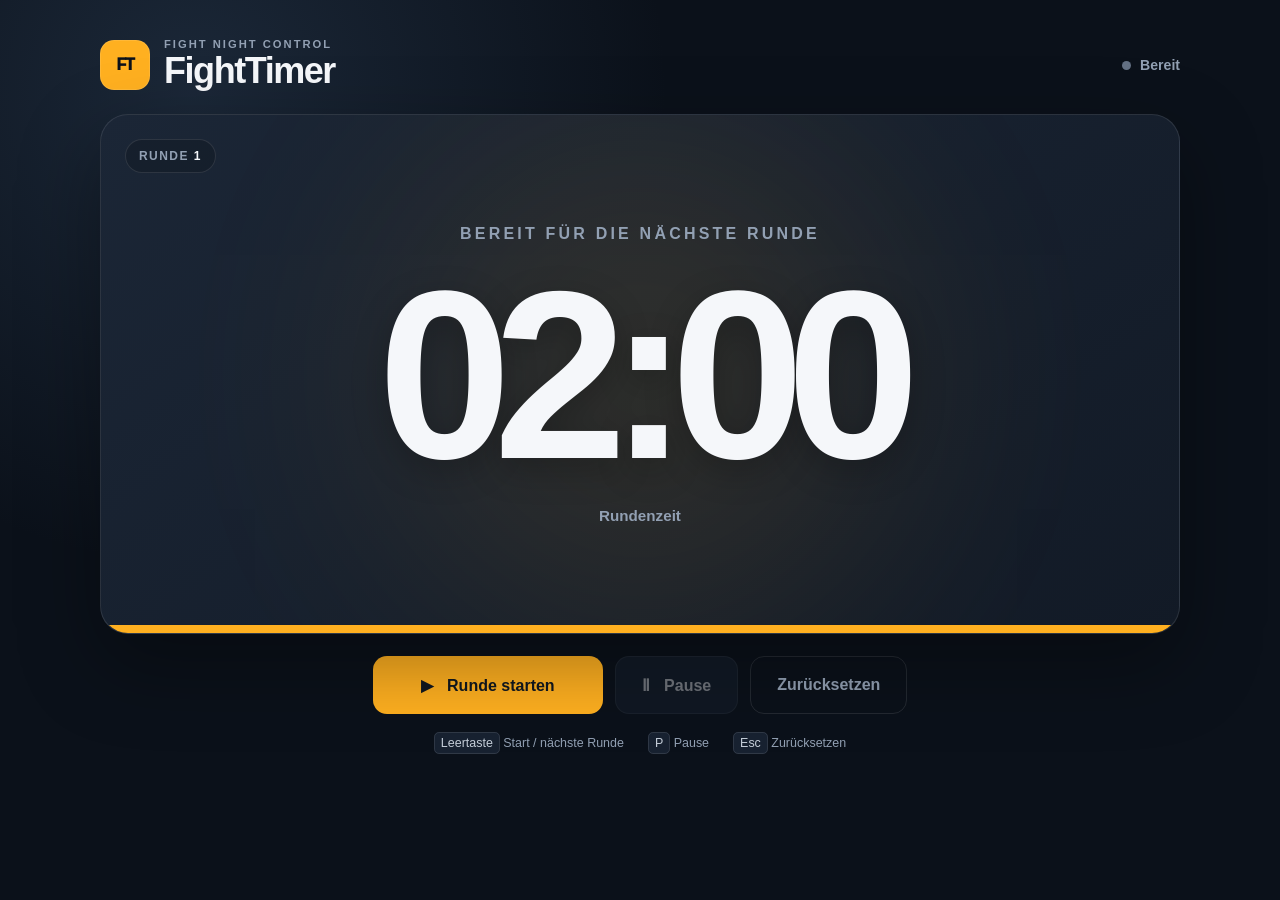
==== index.html @ 22b893ab "Translate README into English" ====
<!doctype html>
<html lang="de">
  <head>
    <meta charset="utf-8">
    <meta name="viewport" content="width=device-width, initial-scale=1">
    <meta name="theme-color" content="#101722">
    <title>FightTimer</title>
    <link rel="stylesheet" href="styles.css">
    <script src="app.js" defer></script>
  </head>
  <body>
    <main class="timer-shell" data-mode="ready">
      <header class="topbar">
        <div class="brand">
          <span class="brand__mark" aria-hidden="true">FT</span>
          <div>
            <p class="eyebrow">Fight night control</p>
            <h1>FightTimer</h1>
          </div>
        </div>
        <div class="live-indicator" id="liveIndicator">
          <span class="live-indicator__dot" aria-hidden="true"></span>
          <span id="statusText">Bereit</span>
        </div>
      </header>

      <section class="clock-card" aria-labelledby="phaseLabel">
        <div class="round-badge">RUNDE <strong id="roundNumber">1</strong></div>
        <div class="clock-card__content">
          <p class="phase-label" id="phaseLabel">BEREIT FÜR DIE NÄCHSTE RUNDE</p>
          <time class="clock" id="clock" datetime="PT2M" aria-live="off">02:00</time>
          <p class="clock-caption" id="clockCaption">Rundenzeit</p>
        </div>
        <div class="progress" aria-hidden="true"><span id="progressBar"></span></div>
      </section>

      <section class="controls" aria-label="Timer-Steuerung">
        <button class="button button--start" id="startButton" type="button">
          <span class="button__icon" aria-hidden="true">▶</span>
          <span id="startButtonText">Runde starten</span>
        </button>
        <button class="button button--pause" id="pauseButton" type="button" disabled>
          <span class="button__icon" id="pauseIcon" aria-hidden="true">Ⅱ</span>
          <span id="pauseButtonText">Pause</span>
        </button>
        <button class="button button--reset" id="resetButton" type="button">Zurücksetzen</button>
      </section>

      <footer>
        <p><kbd>Leertaste</kbd> Start / nächste Runde</p>
        <p><kbd>P</kbd> Pause</p>
        <p><kbd>Esc</kbd> Zurücksetzen</p>
      </footer>
      <p class="audio-error" id="audioError" role="status"></p>
    </main>
  </body>
</html>
---- styles.css ----
:root {
  color-scheme: dark;
  --ink: #f5f7fa;
  --muted: #92a0b3;
  --panel: #182231;
  --line: rgba(255, 255, 255, .1);
  --fight: #ffb020;
  --fight-deep: #211708;
  --break: #42d3a0;
  --break-deep: #07251d;
}

* { box-sizing: border-box; }

html, body { min-height: 100%; margin: 0; }

body {
  display: grid;
  place-items: center;
  padding: clamp(16px, 3vw, 40px);
  font-family: Inter, "Segoe UI", Arial, sans-serif;
  color: var(--ink);
  background:
    radial-gradient(circle at 15% 10%, rgba(57, 82, 112, .35), transparent 35%),
    #0b111a;
}

button { font: inherit; }

.timer-shell { width: min(1080px, 100%); }

.topbar, .brand, .controls, footer, .live-indicator {
  display: flex;
  align-items: center;
}

.topbar { justify-content: space-between; gap: 24px; margin-bottom: 22px; }
.brand { gap: 14px; }
.brand__mark {
  display: grid;
  width: 50px;
  aspect-ratio: 1;
  place-items: center;
  border: 1px solid var(--line);
  border-radius: 14px;
  color: #0b111a;
  background: var(--fight);
  font-weight: 950;
  letter-spacing: -.08em;
}

.eyebrow, h1, .phase-label, .clock-caption { margin: 0; }
.eyebrow { color: var(--muted); font-size: .7rem; font-weight: 800; letter-spacing: .18em; text-transform: uppercase; }
h1 { font-size: clamp(1.5rem, 3vw, 2.25rem); letter-spacing: -.04em; }
.live-indicator { gap: 9px; color: var(--muted); font-size: .88rem; font-weight: 700; }
.live-indicator__dot { width: 9px; height: 9px; border-radius: 50%; background: #647184; }

.clock-card {
  position: relative;
  min-height: min(58vh, 520px);
  display: grid;
  place-items: center;
  overflow: hidden;
  border: 1px solid var(--line);
  border-radius: 28px;
  background: linear-gradient(145deg, #1b2636, #121a26);
  box-shadow: 0 30px 80px rgba(0, 0, 0, .35);
  transition: background .35s ease, border-color .35s ease;
}

.clock-card::before {
  content: "";
  position: absolute;
  width: 48%;
  aspect-ratio: 1;
  border-radius: 50%;
  background: var(--mode-color, var(--fight));
  filter: blur(120px);
  opacity: .1;
}

.round-badge {
  position: absolute;
  top: 24px;
  left: 24px;
  padding: 9px 13px;
  border: 1px solid var(--line);
  border-radius: 999px;
  background: rgba(0, 0, 0, .16);
  color: var(--muted);
  font-size: .75rem;
  font-weight: 800;
  letter-spacing: .12em;
}
.round-badge strong { color: var(--ink); }
.clock-card__content { position: relative; z-index: 1; text-align: center; }
.phase-label { color: var(--mode-color, var(--muted)); font-size: clamp(.8rem, 1.5vw, 1rem); font-weight: 900; letter-spacing: .2em; }
.clock {
  display: block;
  margin: .05em 0;
  color: var(--clock-color, var(--ink));
  font-size: clamp(6rem, 22vw, 15rem);
  font-weight: 900;
  font-variant-numeric: tabular-nums;
  letter-spacing: -.075em;
  line-height: 1;
  text-shadow: 0 10px 35px rgba(0, 0, 0, .25);
}
.clock-caption { color: var(--muted); font-size: .95rem; font-weight: 650; }
.progress { position: absolute; inset: auto 0 0; height: 8px; background: rgba(0, 0, 0, .25); }
.progress span { display: block; width: 100%; height: 100%; background: var(--mode-color, var(--fight)); transform-origin: left; transition: transform .1s linear; }

[data-mode="round"] { --mode-color: var(--fight); --clock-color: #fff3d8; }
[data-mode="round"] .clock-card { border-color: rgba(255, 176, 32, .32); background: linear-gradient(145deg, #211d17, var(--fight-deep)); }
[data-mode="break"] { --mode-color: var(--break); --clock-color: #baffea; }
[data-mode="break"] .clock-card { border-color: rgba(66, 211, 160, .32); background: linear-gradient(145deg, #102a25, var(--break-deep)); }
[data-mode="round"] .live-indicator__dot, [data-mode="break"] .live-indicator__dot { background: var(--mode-color); box-shadow: 0 0 0 5px color-mix(in srgb, var(--mode-color) 18%, transparent); }

.controls { justify-content: center; gap: 12px; margin: 22px 0; }
.button {
  min-height: 58px;
  padding: 0 26px;
  border: 1px solid var(--line);
  border-radius: 14px;
  color: var(--ink);
  background: var(--panel);
  cursor: pointer;
  font-weight: 850;
  transition: transform .1s ease, filter .15s ease;
}
.button:hover:not(:disabled) { filter: brightness(1.12); transform: translateY(-1px); }
.button:active:not(:disabled) { transform: translateY(1px); }
.button:focus-visible { outline: 3px solid #fff; outline-offset: 3px; }
.button:disabled { cursor: not-allowed; opacity: .38; }
.button--start { min-width: 230px; border-color: transparent; color: #111820; background: var(--fight); }
[data-mode="break"] .button--start { background: var(--break); }
.button__icon { display: inline-block; margin-right: 10px; }
.button--reset { color: var(--muted); background: transparent; }

footer { justify-content: center; gap: 24px; color: var(--muted); font-size: .78rem; }
footer p { margin: 0; }
kbd { padding: 3px 6px; border: 1px solid var(--line); border-radius: 5px; color: #c5ced9; background: #182231; font: inherit; }
.audio-error { min-height: 1.2em; margin: 12px 0 0; color: #ff9b9b; text-align: center; font-size: .8rem; }

@media (max-width: 620px) {
  body { padding: 12px; }
  .topbar { margin-bottom: 12px; }
  .eyebrow { display: none; }
  .clock-card { min-height: 52vh; border-radius: 20px; }
  .controls { flex-wrap: wrap; }
  .button--start { flex: 1 0 60%; }
  .button--pause { flex: 1 0 30%; }
  .button--reset { min-height: 42px; }
  footer { display: none; }
}

@media (prefers-reduced-motion: reduce) {
  *, *::before { transition: none !important; }
}
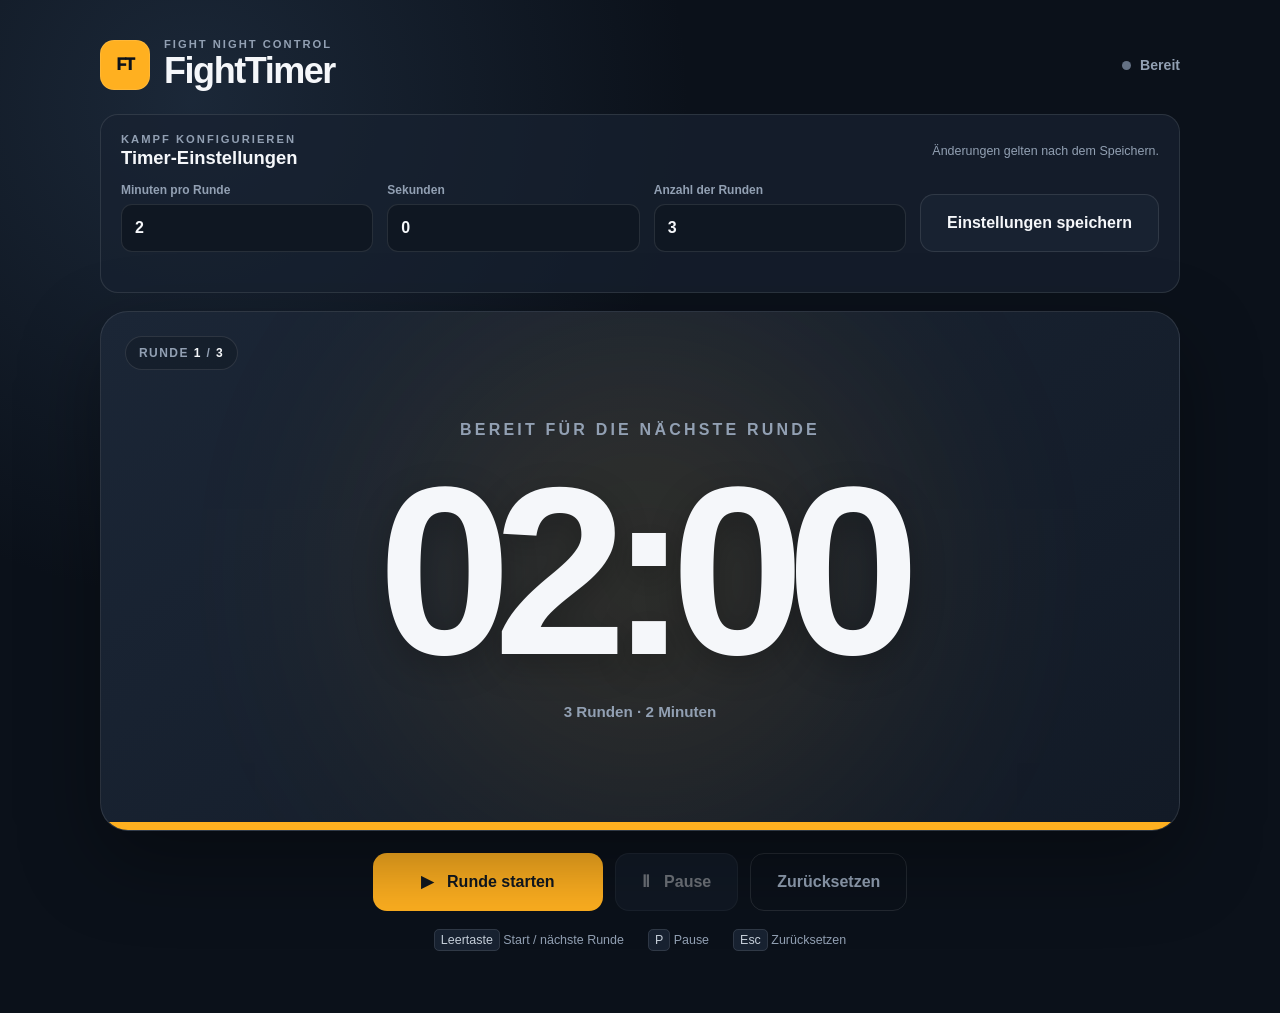
==== commit 69984492: "Add configurable fight rounds" ====
--- a/index.html
+++ b/index.html
@@ -24,8 +24,25 @@
         </div>
       </header>
 
+      <section class="settings-card" aria-labelledby="settingsTitle">
+        <div class="settings-card__heading">
+          <div><p class="eyebrow">Kampf konfigurieren</p><h2 id="settingsTitle">Timer-Einstellungen</h2></div>
+          <p>Änderungen gelten nach dem Speichern.</p>
+        </div>
+        <form class="settings-form" id="settingsForm">
+          <fieldset id="settingsFields">
+            <legend class="sr-only">Kampfdauer</legend>
+            <label><span>Minuten pro Runde</span><input id="roundMinutes" type="number" min="0" max="59" value="2" inputmode="numeric" required></label>
+            <label><span>Sekunden</span><input id="roundSeconds" type="number" min="0" max="59" value="0" inputmode="numeric" required></label>
+            <label><span>Anzahl der Runden</span><input id="totalRounds" type="number" min="1" max="99" value="3" inputmode="numeric" required></label>
+          </fieldset>
+          <button class="button button--save" id="saveSettingsButton" type="submit">Einstellungen speichern</button>
+        </form>
+        <p class="settings-message" id="settingsMessage" role="status"></p>
+      </section>
+
       <section class="clock-card" aria-labelledby="phaseLabel">
-        <div class="round-badge">RUNDE <strong id="roundNumber">1</strong></div>
+        <div class="round-badge">RUNDE <strong id="roundNumber">1</strong> / <strong id="totalRoundsDisplay">3</strong></div>
         <div class="clock-card__content">
           <p class="phase-label" id="phaseLabel">BEREIT FÜR DIE NÄCHSTE RUNDE</p>
           <time class="clock" id="clock" datetime="PT2M" aria-live="off">02:00</time>
--- a/styles.css
+++ b/styles.css
@@ -28,6 +28,7 @@
 button { font: inherit; }
 
 .timer-shell { width: min(1080px, 100%); }
+.sr-only { position: absolute; width: 1px; height: 1px; padding: 0; margin: -1px; overflow: hidden; clip: rect(0, 0, 0, 0); white-space: nowrap; border: 0; }
 
 .topbar, .brand, .controls, footer, .live-indicator {
   display: flex;
@@ -52,8 +53,22 @@
 .eyebrow, h1, .phase-label, .clock-caption { margin: 0; }
 .eyebrow { color: var(--muted); font-size: .7rem; font-weight: 800; letter-spacing: .18em; text-transform: uppercase; }
 h1 { font-size: clamp(1.5rem, 3vw, 2.25rem); letter-spacing: -.04em; }
+h2 { margin: 2px 0 0; font-size: 1.15rem; }
 .live-indicator { gap: 9px; color: var(--muted); font-size: .88rem; font-weight: 700; }
 .live-indicator__dot { width: 9px; height: 9px; border-radius: 50%; background: #647184; }
+
+.settings-card { margin-bottom: 18px; padding: 18px 20px; border: 1px solid var(--line); border-radius: 18px; background: rgba(24, 34, 49, .72); }
+.settings-card__heading, .settings-form, .settings-form fieldset { display: flex; align-items: end; gap: 14px; }
+.settings-card__heading { align-items: center; justify-content: space-between; margin-bottom: 14px; }
+.settings-card__heading > p { margin: 0; color: var(--muted); font-size: .78rem; }
+.settings-form fieldset { flex: 1; margin: 0; padding: 0; border: 0; }
+.settings-form label { flex: 1; color: var(--muted); font-size: .75rem; font-weight: 750; }
+.settings-form label span { display: block; margin-bottom: 7px; }
+.settings-form input { width: 100%; min-height: 48px; padding: 0 13px; border: 1px solid var(--line); border-radius: 11px; color: var(--ink); background: #0f1722; font: inherit; font-size: 1rem; font-variant-numeric: tabular-nums; }
+.settings-form input:focus-visible { outline: 2px solid var(--fight); outline-offset: 2px; }
+.settings-form fieldset:disabled { opacity: .48; }
+.settings-message { min-height: 1em; margin: 9px 0 0; color: var(--break); font-size: .78rem; }
+.button--save { min-height: 48px; white-space: nowrap; }
 
 .clock-card {
   position: relative;
@@ -114,7 +129,10 @@
 [data-mode="round"] .clock-card { border-color: rgba(255, 176, 32, .32); background: linear-gradient(145deg, #211d17, var(--fight-deep)); }
 [data-mode="break"] { --mode-color: var(--break); --clock-color: #baffea; }
 [data-mode="break"] .clock-card { border-color: rgba(66, 211, 160, .32); background: linear-gradient(145deg, #102a25, var(--break-deep)); }
+[data-mode="finished"] { --mode-color: #ef596f; --clock-color: #ffdbe1; }
+[data-mode="finished"] .clock-card { border-color: rgba(239, 89, 111, .35); background: linear-gradient(145deg, #2b1820, #1d0a10); }
 [data-mode="round"] .live-indicator__dot, [data-mode="break"] .live-indicator__dot { background: var(--mode-color); box-shadow: 0 0 0 5px color-mix(in srgb, var(--mode-color) 18%, transparent); }
+[data-mode="finished"] .live-indicator__dot { background: var(--mode-color); }
 
 .controls { justify-content: center; gap: 12px; margin: 22px 0; }
 .button {
@@ -147,6 +165,11 @@
   .topbar { margin-bottom: 12px; }
   .eyebrow { display: none; }
   .clock-card { min-height: 52vh; border-radius: 20px; }
+  .settings-card__heading { align-items: flex-start; }
+  .settings-card__heading > p { display: none; }
+  .settings-form, .settings-form fieldset { align-items: stretch; flex-wrap: wrap; }
+  .settings-form label { flex: 1 0 28%; }
+  .button--save { width: 100%; }
   .controls { flex-wrap: wrap; }
   .button--start { flex: 1 0 60%; }
   .button--pause { flex: 1 0 30%; }
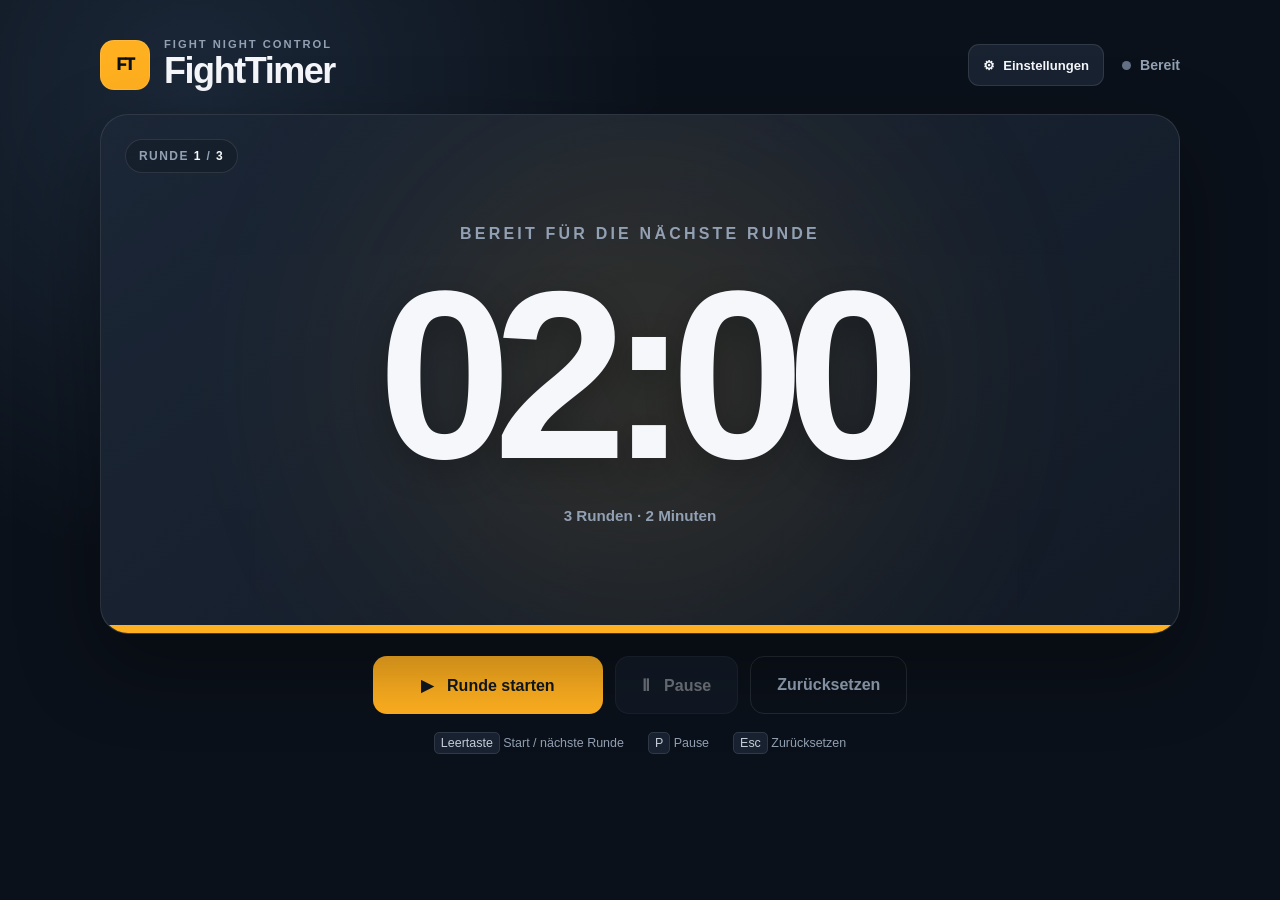
==== commit 6b094e99: "Move timer settings to separate page" ====
--- a/index.html
+++ b/index.html
@@ -18,28 +18,17 @@
             <h1>FightTimer</h1>
           </div>
         </div>
-        <div class="live-indicator" id="liveIndicator">
-          <span class="live-indicator__dot" aria-hidden="true"></span>
-          <span id="statusText">Bereit</span>
+        <div class="topbar__actions">
+          <a class="settings-link" href="settings.html" aria-label="Timer-Einstellungen öffnen">
+            <span aria-hidden="true">⚙</span>
+            Einstellungen
+          </a>
+          <div class="live-indicator" id="liveIndicator">
+            <span class="live-indicator__dot" aria-hidden="true"></span>
+            <span id="statusText">Bereit</span>
+          </div>
         </div>
       </header>
-
-      <section class="settings-card" aria-labelledby="settingsTitle">
-        <div class="settings-card__heading">
-          <div><p class="eyebrow">Kampf konfigurieren</p><h2 id="settingsTitle">Timer-Einstellungen</h2></div>
-          <p>Änderungen gelten nach dem Speichern.</p>
-        </div>
-        <form class="settings-form" id="settingsForm">
-          <fieldset id="settingsFields">
-            <legend class="sr-only">Kampfdauer</legend>
-            <label><span>Minuten pro Runde</span><input id="roundMinutes" type="number" min="0" max="59" value="2" inputmode="numeric" required></label>
-            <label><span>Sekunden</span><input id="roundSeconds" type="number" min="0" max="59" value="0" inputmode="numeric" required></label>
-            <label><span>Anzahl der Runden</span><input id="totalRounds" type="number" min="1" max="99" value="3" inputmode="numeric" required></label>
-          </fieldset>
-          <button class="button button--save" id="saveSettingsButton" type="submit">Einstellungen speichern</button>
-        </form>
-        <p class="settings-message" id="settingsMessage" role="status"></p>
-      </section>
 
       <section class="clock-card" aria-labelledby="phaseLabel">
         <div class="round-badge">RUNDE <strong id="roundNumber">1</strong> / <strong id="totalRoundsDisplay">3</strong></div>
--- a/styles.css
+++ b/styles.css
@@ -30,12 +30,13 @@
 .timer-shell { width: min(1080px, 100%); }
 .sr-only { position: absolute; width: 1px; height: 1px; padding: 0; margin: -1px; overflow: hidden; clip: rect(0, 0, 0, 0); white-space: nowrap; border: 0; }
 
-.topbar, .brand, .controls, footer, .live-indicator {
+.topbar, .brand, .controls, footer, .live-indicator, .topbar__actions {
   display: flex;
   align-items: center;
 }
 
 .topbar { justify-content: space-between; gap: 24px; margin-bottom: 22px; }
+.topbar__actions { gap: 18px; }
 .brand { gap: 14px; }
 .brand__mark {
   display: grid;
@@ -56,6 +57,22 @@
 h2 { margin: 2px 0 0; font-size: 1.15rem; }
 .live-indicator { gap: 9px; color: var(--muted); font-size: .88rem; font-weight: 700; }
 .live-indicator__dot { width: 9px; height: 9px; border-radius: 50%; background: #647184; }
+.settings-link, .back-link {
+  display: inline-flex;
+  align-items: center;
+  gap: 8px;
+  min-height: 42px;
+  padding: 0 14px;
+  border: 1px solid var(--line);
+  border-radius: 11px;
+  color: var(--ink);
+  background: var(--panel);
+  font-size: .82rem;
+  font-weight: 800;
+  text-decoration: none;
+}
+.settings-link:hover, .back-link:hover { filter: brightness(1.15); }
+.settings-link:focus-visible, .back-link:focus-visible { outline: 3px solid #fff; outline-offset: 3px; }
 
 .settings-card { margin-bottom: 18px; padding: 18px 20px; border: 1px solid var(--line); border-radius: 18px; background: rgba(24, 34, 49, .72); }
 .settings-card__heading, .settings-form, .settings-form fieldset { display: flex; align-items: end; gap: 14px; }
@@ -69,6 +86,13 @@
 .settings-form fieldset:disabled { opacity: .48; }
 .settings-message { min-height: 1em; margin: 9px 0 0; color: var(--break); font-size: .78rem; }
 .button--save { min-height: 48px; white-space: nowrap; }
+.settings-page { width: min(760px, 100%); }
+.settings-page .topbar { margin-bottom: 28px; }
+.settings-page .settings-card { margin: 0; padding: clamp(22px, 5vw, 38px); }
+.settings-page .settings-card__heading { margin-bottom: 26px; }
+.settings-page .settings-form { display: grid; }
+.settings-page .settings-form fieldset { align-items: stretch; }
+.settings-page .button--save { justify-self: start; margin-top: 6px; }
 
 .clock-card {
   position: relative;
@@ -163,6 +187,9 @@
 @media (max-width: 620px) {
   body { padding: 12px; }
   .topbar { margin-bottom: 12px; }
+  .topbar__actions { gap: 10px; }
+  .settings-link { width: 42px; padding: 0; justify-content: center; font-size: 0; }
+  .settings-link span { font-size: 1rem; }
   .eyebrow { display: none; }
   .clock-card { min-height: 52vh; border-radius: 20px; }
   .settings-card__heading { align-items: flex-start; }
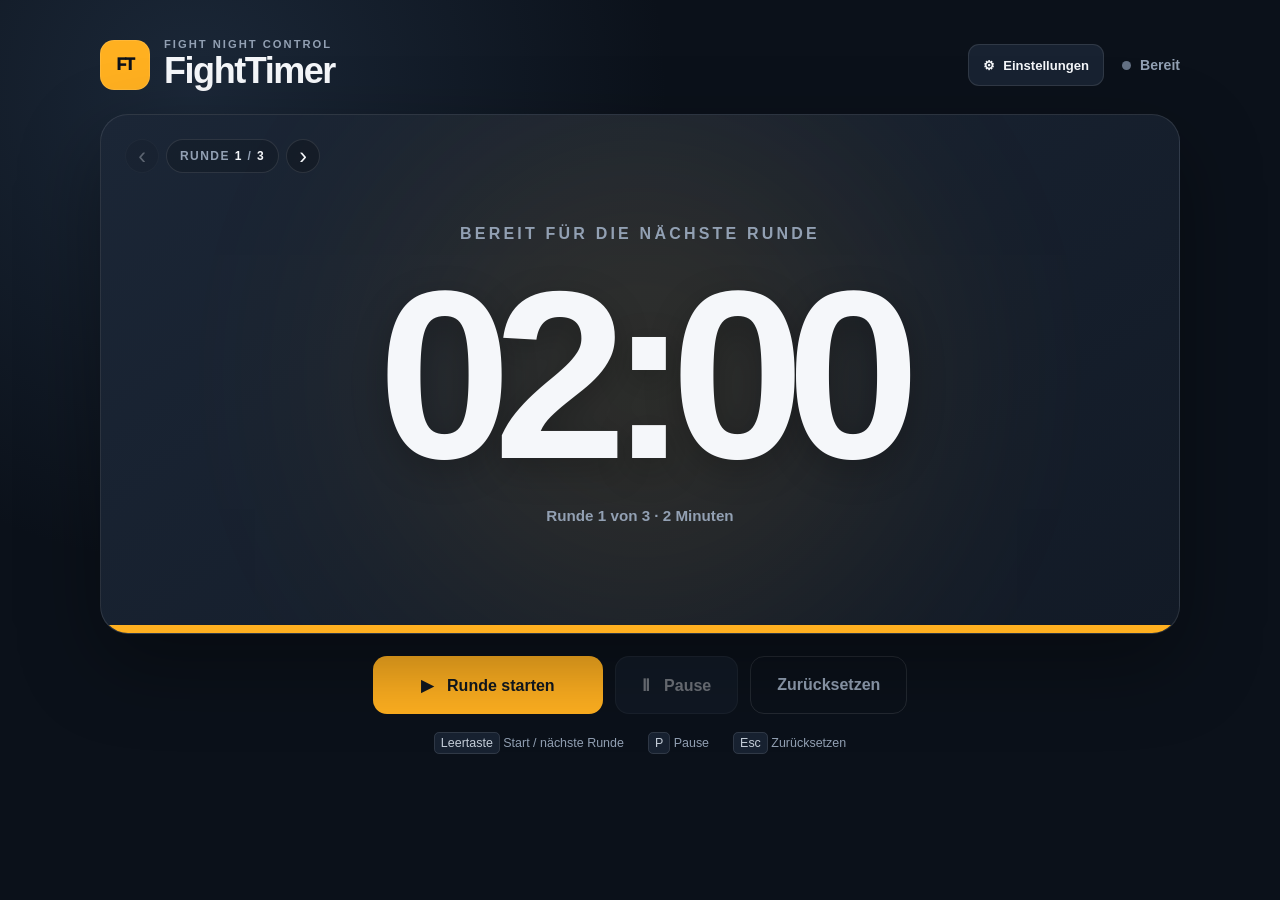
==== commit 784b9e94: "Add round navigation controls" ====
--- a/index.html
+++ b/index.html
@@ -31,7 +31,15 @@
       </header>
 
       <section class="clock-card" aria-labelledby="phaseLabel">
-        <div class="round-badge">RUNDE <strong id="roundNumber">1</strong> / <strong id="totalRoundsDisplay">3</strong></div>
+        <div class="round-selector" aria-label="Runde auswählen">
+          <button class="round-selector__button" id="previousRoundButton" type="button" aria-label="Vorherige Runde" disabled>
+            <span aria-hidden="true">‹</span>
+          </button>
+          <div class="round-badge">RUNDE <strong id="roundNumber">1</strong> / <strong id="totalRoundsDisplay">3</strong></div>
+          <button class="round-selector__button" id="nextRoundButton" type="button" aria-label="Nächste Runde">
+            <span aria-hidden="true">›</span>
+          </button>
+        </div>
         <div class="clock-card__content">
           <p class="phase-label" id="phaseLabel">BEREIT FÜR DIE NÄCHSTE RUNDE</p>
           <time class="clock" id="clock" datetime="PT2M" aria-live="off">02:00</time>
--- a/styles.css
+++ b/styles.css
@@ -92,6 +92,10 @@
 .settings-page .settings-card__heading { margin-bottom: 26px; }
 .settings-page .settings-form { display: grid; }
 .settings-page .settings-form fieldset { align-items: stretch; }
+.settings-page .settings-form__section { display: grid; grid-template-columns: repeat(2, minmax(0, 1fr)); gap: 14px; padding-top: 20px; border-top: 1px solid var(--line); }
+.settings-page .settings-form__section legend { grid-column: 1 / -1; padding: 0 0 12px; color: var(--ink); font-size: .9rem; font-weight: 800; }
+.settings-page .settings-form__section legend small { margin-left: 8px; color: var(--muted); font-size: .72rem; font-weight: 500; }
+.settings-page .settings-form__sounds { grid-template-columns: repeat(2, minmax(0, 1fr)); }
 .settings-page .button--save { justify-self: start; margin-top: 6px; }
 
 .clock-card {
@@ -118,10 +122,16 @@
   opacity: .1;
 }
 
-.round-badge {
+.round-selector {
   position: absolute;
   top: 24px;
   left: 24px;
+  z-index: 2;
+  display: flex;
+  align-items: center;
+  gap: 7px;
+}
+.round-badge {
   padding: 9px 13px;
   border: 1px solid var(--line);
   border-radius: 999px;
@@ -132,6 +142,23 @@
   letter-spacing: .12em;
 }
 .round-badge strong { color: var(--ink); }
+.round-selector__button {
+  display: grid;
+  width: 34px;
+  height: 34px;
+  padding: 0;
+  place-items: center;
+  border: 1px solid var(--line);
+  border-radius: 50%;
+  color: var(--ink);
+  background: rgba(0, 0, 0, .22);
+  cursor: pointer;
+  font-size: 1.45rem;
+  line-height: 1;
+}
+.round-selector__button:hover:not(:disabled) { border-color: var(--mode-color, var(--fight)); background: rgba(255, 255, 255, .08); }
+.round-selector__button:focus-visible { outline: 3px solid #fff; outline-offset: 2px; }
+.round-selector__button:disabled { cursor: not-allowed; opacity: .3; }
 .clock-card__content { position: relative; z-index: 1; text-align: center; }
 .phase-label { color: var(--mode-color, var(--muted)); font-size: clamp(.8rem, 1.5vw, 1rem); font-weight: 900; letter-spacing: .2em; }
 .clock {
@@ -195,6 +222,9 @@
   .settings-card__heading { align-items: flex-start; }
   .settings-card__heading > p { display: none; }
   .settings-form, .settings-form fieldset { align-items: stretch; flex-wrap: wrap; }
+  .settings-page .settings-form__section, .settings-page .settings-form__sounds { grid-template-columns: 1fr; }
+  .settings-page .settings-form__section legend { grid-column: 1; }
+  .settings-page .settings-form__section legend small { display: block; margin: 4px 0 0; }
   .settings-form label { flex: 1 0 28%; }
   .button--save { width: 100%; }
   .controls { flex-wrap: wrap; }
